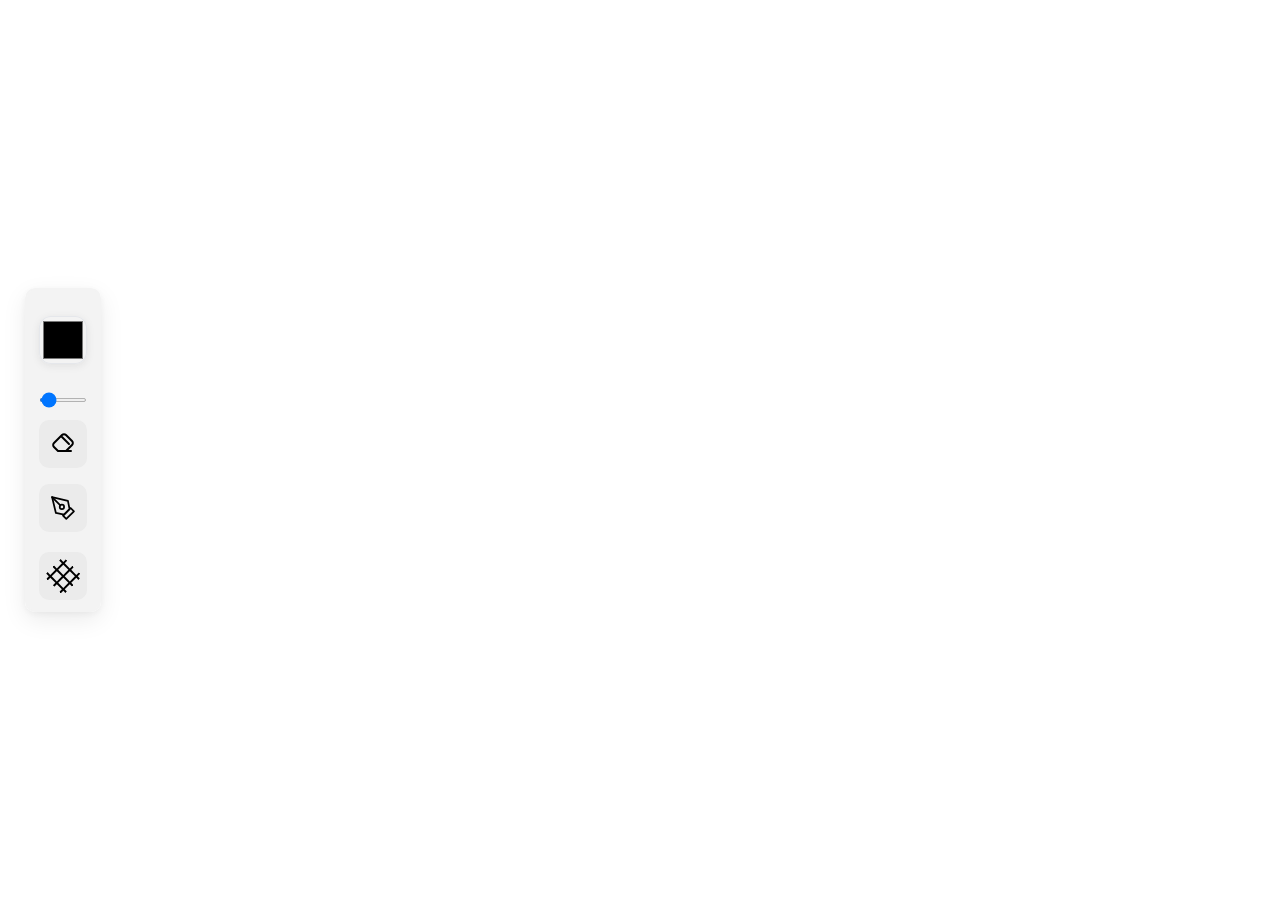
==== index.html @ 0fde3a18 "made chnages" ====
<!DOCTYPE html>
<html lang="en">
<head>
    <meta charset="UTF-8">
    <meta name="viewport" content="width=device-width, initial-scale=1.0">
    <title>KUDOVOX</title>
    <link rel="stylesheet" href="styles.css">
</head>
<body>
    <section class="container">
<div id="toolbar">
    
    <label for="stroke"></label>
    <input id="stroke" name="stroke" type="color">
  
    <div class="brush"></div>
    <input id="lineWidth" name="lineWidth" type="range" value="5">
    <button id="clear"><svg xmlns="http://www.w3.org/2000/svg" width="24" height="24"
viewBox="0 0 24 24" fill="none" stroke="currentColor"
stroke-width="2" stroke-linecap="round" stroke-linejoin="round">
  <path d="M20 20H7L3 16a2.8 2.8 0 0 1 0-4l8-8a2.8 2.8 0 0 1 4 0l6 6a2.8 2.8 0 0 1 0 4l-6 6"/>
  <path d="M18 13 11 6"/>
</svg></button>
<div class="pen"><svg xmlns="http://www.w3.org/2000/svg" viewBox="-0.5 -0.5 16 16" fill="none" stroke="#000000" stroke-linecap="round" stroke-linejoin="round" class="feather feather-pen-tool" id="Pen-Tool--Streamline-Feather" height="16" width="16">
  <desc>
    Pen Tool Streamline Icon: https://streamlinehq.com
  </desc>
  <path d="m7.5 11.875 4.375 -4.375 1.875 1.875 -4.375 4.375 -1.875 -1.875z" stroke-width="1"></path>
  <path d="m11.25 8.125 -0.9375 -4.6875L1.25 1.25l2.1875 9.0625L8.125 11.25l3.125 -3.125z" stroke-width="1"></path>
  <path d="m1.25 1.25 4.74125 4.74125" stroke-width="1"></path>
  <path d="M5.625 6.875a1.25 1.25 0 1 0 2.5 0 1.25 1.25 0 1 0 -2.5 0" stroke-width="1"></path>
</svg></div>
<div class="grid" id="gridtool"><img src= "grid-svgrepo-com.svg"></div>
</div>
    <div class="drawing-board">
        <canvas id="drawing-board"></canvas>
    </div>
    </section>
    <script src="./script.js"></script>
</body>
</html>
---- styles.css ----
html {
    margin: 0;
    padding: 0;
    height: 100%;
    overflow: hidden;
}
body{
       margin: 0;
    padding: 0;
    height: 100%;
}
#lineWidth{
    width:48px;
    height:4px;
    cursor:pointer;
}
#stroke{
    width:48px;
    height:48px;
    border:none;
      box-shadow:
        0 2px 8px rgba(0, 0, 0, 0.15);
    border-radius:12px;
    cursor:pointer;
    background:none;
    overflow:hidden;
    box-shadow:
        0 2px 8px rgba(0,0,0,.08),
        inset 0 0 0 1px #e5e7eb;
    transition:.2s;
}

img{
     transform: rotate(45deg);
}
#stroke:hover{
    transform:translateY(-2px);
    box-shadow:
        0 6px 16px rgba(0,0,0,.12),
        inset 0 0 0 1px #d1d5db;
}


body {
    display: flex;
    margin: 0;
    padding: 0;
    color: rgb(0, 0, 0);
    font-family: 'Gill Sans', 'Gill Sans MT', Calibri, 'Trebuchet MS', sans-serif;
}
#clear{
    height: 48px;
    width: 48px;
    background-color: rgb(235, 235, 235);
    border: none;
    border-radius: 10px;
    
}
#clear:hover{
    height: 50px;
    width: 50px;
    transition-duration: 100ms;
    background-color:  rgb(235, 235, 235);
  
    border-radius: 10px;
    
}

.container {
    display: flex;
    min-height: 100vh;
    width: 100%;
}
.pen svg{
   height: 28px;
   width: 28px;
   padding: 10px;
   border-radius: 10px;
   border: none;

   background-color: rgb(235, 235, 235);
}
.pen svg:hover{
   height: 30px;
   width: 30px;
   padding: 10px;
   border-radius: 10px;
   border: none;

   background-color: rgb(235, 235, 235);
}
.grid{
     height: 28px;
   width: 28px;
   padding: 10px;
   border-radius: 10px;
   border: none;

   background-color: rgb(235, 235, 235);

}
.grid:hover{
     height: 30px;
   width: 30px;
   padding: 10px;
   border-radius: 10px;
   border: none;

   background-color: rgb(235, 235, 235);

}
.grid img{
    height: 28px;
    transform: rotate(45deg);
}
#toolbar {
    border: 2px solid rgb(243, 243, 243);
    border-radius: 10px;
    display: flex;
    margin-left: 25px;
    flex-direction: column;
    width: min-content;
    gap: 16px;
   top: 50%;
position: fixed;
    transform: translateY(-50%);
     box-shadow:
        0 8px 24px rgba(0,0,0,.08),
        0 2px 8px rgba(0,0,0,.05);
    background-color: #efefefbe;
   align-items: center;
   justify-content: center;
    padding: 10px;
    height: min-content
    
   
}
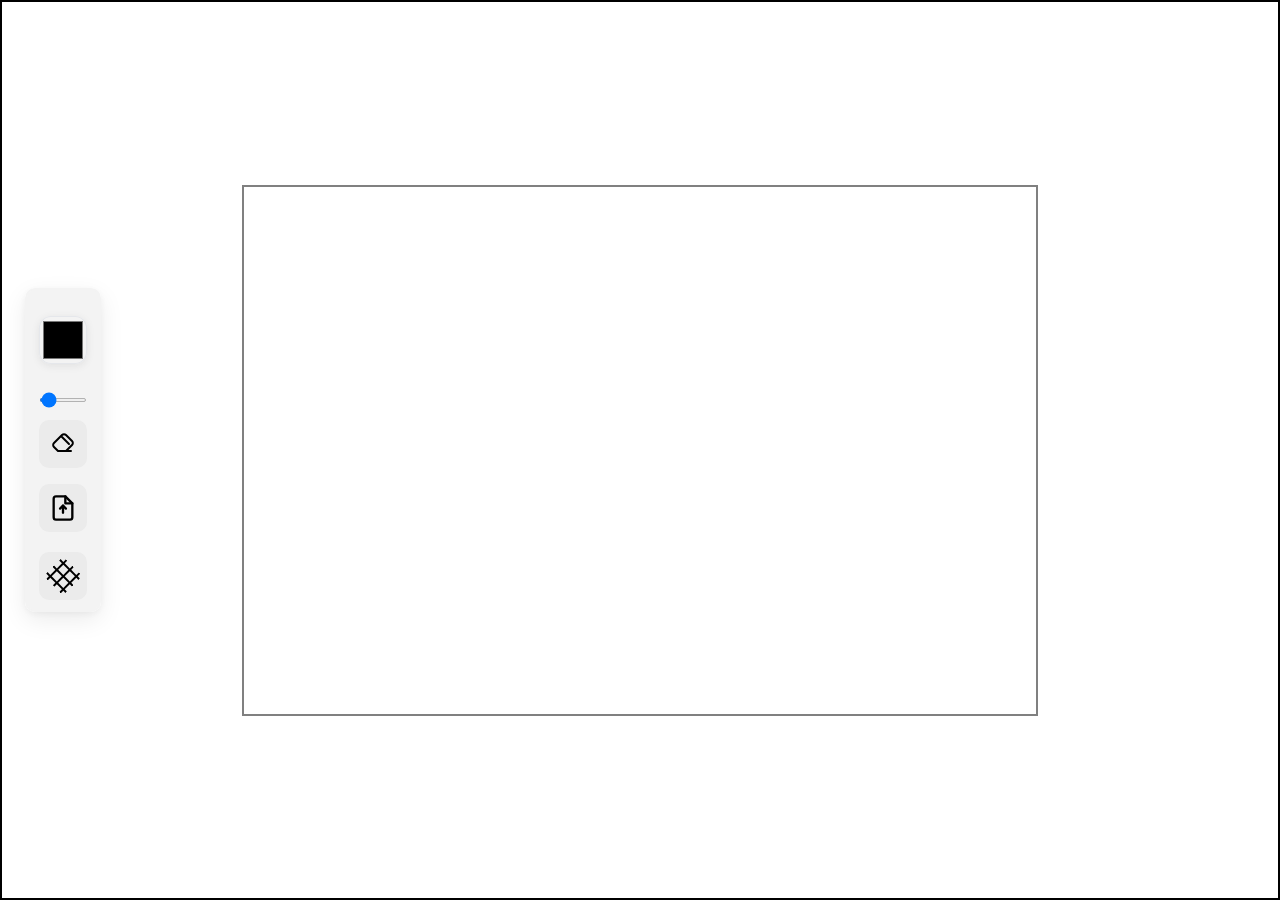
==== commit 57e18c82: "i added more featues" ====
--- a/index.html
+++ b/index.html
@@ -21,16 +21,27 @@
   <path d="M20 20H7L3 16a2.8 2.8 0 0 1 0-4l8-8a2.8 2.8 0 0 1 4 0l6 6a2.8 2.8 0 0 1 0 4l-6 6"/>
   <path d="M18 13 11 6"/>
 </svg></button>
-<div class="pen"><svg xmlns="http://www.w3.org/2000/svg" viewBox="-0.5 -0.5 16 16" fill="none" stroke="#000000" stroke-linecap="round" stroke-linejoin="round" class="feather feather-pen-tool" id="Pen-Tool--Streamline-Feather" height="16" width="16">
-  <desc>
-    Pen Tool Streamline Icon: https://streamlinehq.com
-  </desc>
-  <path d="m7.5 11.875 4.375 -4.375 1.875 1.875 -4.375 4.375 -1.875 -1.875z" stroke-width="1"></path>
-  <path d="m11.25 8.125 -0.9375 -4.6875L1.25 1.25l2.1875 9.0625L8.125 11.25l3.125 -3.125z" stroke-width="1"></path>
-  <path d="m1.25 1.25 4.74125 4.74125" stroke-width="1"></path>
-  <path d="M5.625 6.875a1.25 1.25 0 1 0 2.5 0 1.25 1.25 0 1 0 -2.5 0" stroke-width="1"></path>
-</svg></div>
+
+<div class="pen" id="pdfTool">
+    <svg xmlns="http://www.w3.org/2000/svg"
+         width="24"
+         height="24"
+         viewBox="0 0 24 24"
+         fill="none"
+         stroke="currentColor"
+         stroke-width="2"
+         stroke-linecap="round"
+         stroke-linejoin="round">
+
+        <path d="M14 2H6a2 2 0 0 0-2 2v16a2 2 0 0 0 2 2h12a2 2 0 0 0 2-2V8z"/>
+        <path d="M14 2v6h6"/>
+        <path d="M12 16v-6"/>
+        <path d="M9.5 12.5 12 10l2.5 2.5"/>
+    </svg>
+</div>
 <div class="grid" id="gridtool"><img src= "grid-svgrepo-com.svg"></div>
+
+
 </div>
     <div class="drawing-board">
         <canvas id="drawing-board"></canvas>
--- a/styles.css
+++ b/styles.css
@@ -98,7 +98,32 @@
 
    background-color: rgb(235, 235, 235);
 
+
+
 }
+
+#drawing-board{
+    border: 2px solid grey;
+   
+}
+.drawing-board{
+    display:flex;
+    border: 2px solid black;
+    justify-content:center;
+    align-items:center;
+    width:100%;
+}
+.difscr svg{
+    height: 28px;
+   width: 28px;
+   padding: 10px;
+   border-radius: 10px;
+   border: none;
+
+   background-color: rgb(235, 235, 235);
+}
+
+
 .grid:hover{
      height: 30px;
    width: 30px;
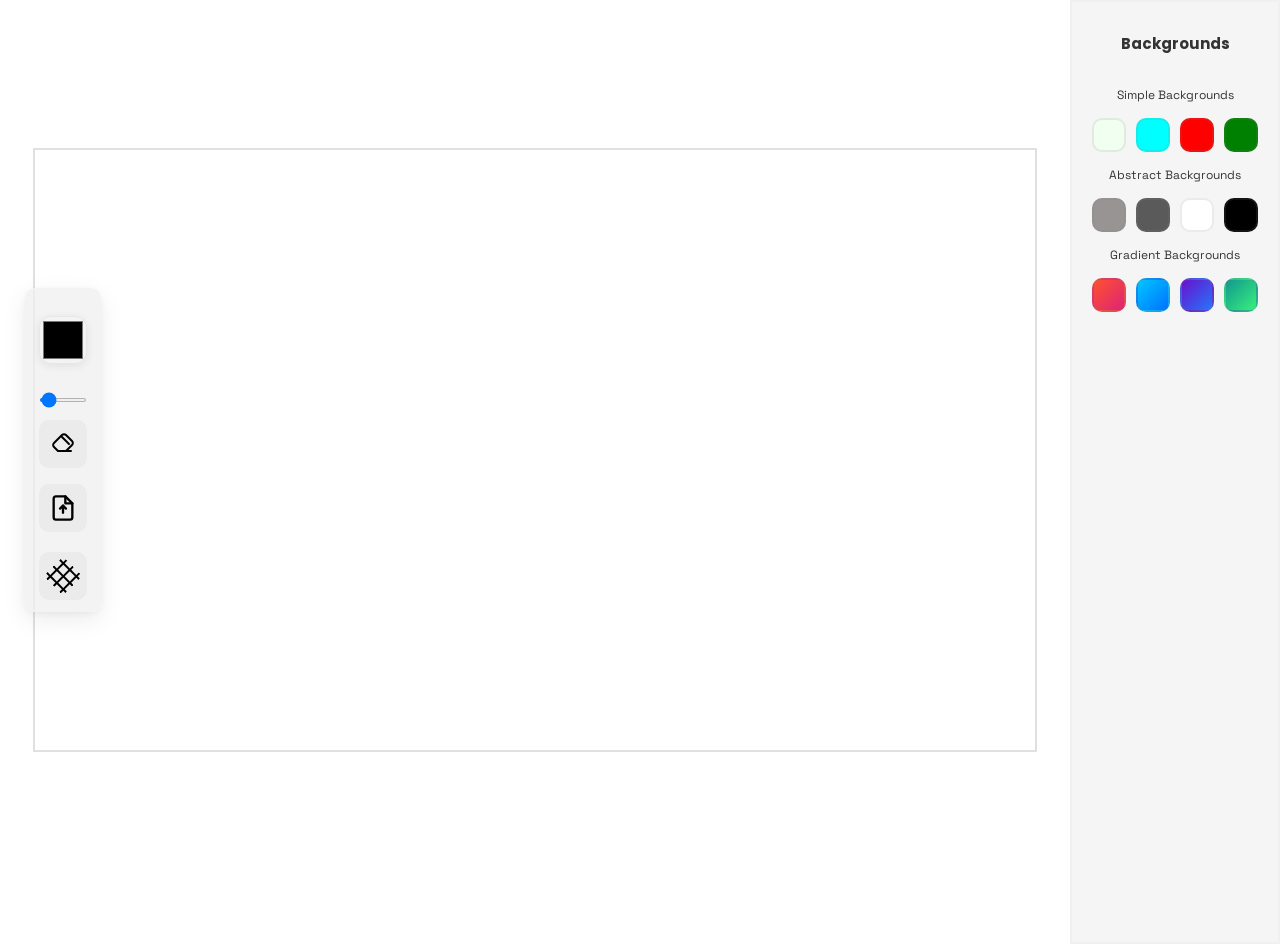
==== commit 96583c9a: "i added backgrounds" ====
--- a/index.html
+++ b/index.html
@@ -5,6 +5,12 @@
     <meta name="viewport" content="width=device-width, initial-scale=1.0">
     <title>KUDOVOX</title>
     <link rel="stylesheet" href="styles.css">
+     <link
+        href="https://fonts.googleapis.com/css2?family=Comic+Relief:wght@400;700&family=DM+Serif+Display:ital@0;1&family=Philosopher:ital,wght@0,400;0,700;1,400;1,700&family=Poppins:ital,wght@0,100;0,200;0,300;0,400;0,500;0,600;0,700;0,800;0,900;1,100;1,200;1,300;1,400;1,500;1,600;1,700;1,800;1,900&family=Varela+Round&display=swap"
+        rel="stylesheet">
+        <link rel="preconnect" href="https://fonts.googleapis.com">
+<link rel="preconnect" href="https://fonts.gstatic.com" crossorigin>
+<link href="https://fonts.googleapis.com/css2?family=Space+Grotesk:wght@300..700&display=swap" rel="stylesheet">
 </head>
 <body>
     <section class="container">
@@ -47,6 +53,25 @@
         <canvas id="drawing-board"></canvas>
     </div>
     </section>
+                   
+    <section id="bg">
+        <h2>Backgrounds</h2>
+        <p>Simple Backgrounds</p>
+        <div id="c1"></div>
+        <div id="c2"></div>
+        <div id="c3"></div>
+        <div id="c4"></div>
+        <div class="p1">Abstract Backgrounds</div>
+        <div id="c5"></div>
+        <div id="c6"></div>
+        <div id="c7"></div>
+        <div id="c8"></div>
+        <div class="p2">Gradient Backgrounds</div>
+        <div id="c9"></div>
+        <div id="c10"></div>
+        <div id="c11"></div>
+        <div id="c12"></div>
+    </section>
     <script src="./script.js"></script>
 </body>
 </html>
--- a/styles.css
+++ b/styles.css
@@ -98,17 +98,60 @@
 
    background-color: rgb(235, 235, 235);
 
-
-
-}
-
+}
+#bg {
+  display: grid;
+  grid-template-columns: repeat(4, 1fr); 
+  grid-template-rows: max-content; 
+  align-content: start; 
+  gap: 10px; 
+  border: 2px solid rgba(128, 128, 128, 0.048);
+  text-align: center;
+  padding: 20px;
+  min-height: 100vh; 
+  background-color: #f5f5f5; 
+}
+#bg h2 {
+  grid-column: 1 / -1; 
+  margin: 10px; 
+  font-size: 15px;
+  font-family: "Poppins";
+  color: #333;
+}
+#bg p{
+      grid-column: 1 / -1; 
+  margin-bottom: 5px; 
+  font-size: 12px;
+  
+   font-family: "space Grotesk";
+
+ 
+  color: #333;
+
+}
+#bg .p1{
+      grid-column: 1 / -1; 
+  margin: 5px; 
+  font-size: 12px;
+    font-family: "space Grotesk";
+
+  color: #333;
+}
+#bg .p2{
+      grid-column: 1 / -1; 
+  margin: 5px; 
+  font-size: 12px;
+    font-family: "space Grotesk";
+
+  color: #333;
+}
 #drawing-board{
-    border: 2px solid grey;
+    border: 2px solid rgba(70, 67, 67, 0.162);
    
 }
 .drawing-board{
     display:flex;
-    border: 2px solid black;
+
     justify-content:center;
     align-items:center;
     width:100%;
@@ -159,4 +202,107 @@
     height: min-content
     
    
+}
+#calm{
+    flex-direction: row;
+    display: flex;
+}
+
+#c1{
+     height: 30px;
+    width: 30px;
+    
+    border: 2px solid rgba(128, 128, 128, 0.155);
+    border-radius: 10px;
+    background-color: honeydew;
+
+}
+#c2{
+     height: 30px;
+    width: 30px;
+    
+    border: 2px solid rgba(128, 128, 128, 0.155);
+    border-radius: 10px;
+    background-color: aqua;
+}
+#c3{
+    height: 30px;
+    width: 30px;
+    
+    border: 2px solid rgba(128, 128, 128, 0.155);
+    border-radius: 10px;
+    background-color: red;
+}
+#c4{
+    height: 30px;
+    width: 30px;
+    
+    border: 2px solid rgba(128, 128, 128, 0.155);
+    border-radius: 10px;
+    background-color: green;
+}
+
+#c6{
+    height: 30px;
+    width: 30px;
+    
+    border: 2px solid rgba(128, 128, 128, 0.155);
+    border-radius: 10px;
+    background-color: rgb(90, 90, 90);
+}
+#c7{
+    height: 30px;
+    width: 30px;
+    
+    border: 2px solid rgba(128, 128, 128, 0.155);
+    border-radius: 10px;
+    background-color: rgb(255, 255, 255);
+}
+#c5{
+    height: 30px;
+    width: 30px;
+    
+    border: 2px solid rgba(128, 128, 128, 0.155);
+    border-radius: 10px;
+    background-color: rgb(152, 148, 148);
+}
+#c8{
+    height: 30px;
+    width: 30px;
+    
+    border: 2px solid rgba(128, 128, 128, 0.155);
+    border-radius: 10px;
+    background-color: rgb(0, 0, 0);
+}
+#c9{
+      height: 30px;
+    width: 30px;
+    
+    border: 2px solid rgba(128, 128, 128, 0.155);
+    border-radius: 10px;
+    background-image: linear-gradient(135deg, #FF512F 0%, #DD2476 100%);
+}
+#c10{
+       height: 30px;
+    width: 30px;
+    
+    border: 2px solid rgba(128, 128, 128, 0.155);
+    border-radius: 10px;
+    background-image: linear-gradient(135deg, #00C6FF 0%, #0072FF 100%);
+}
+#c11{
+        height: 30px;
+    width: 30px;
+    
+    border: 2px solid rgba(128, 128, 128, 0.155);
+    border-radius: 10px;
+    background-image: linear-gradient(135deg, #6A11CB 0%, #2575FC 100%);
+}
+#c12{
+          height: 30px;
+    width: 30px;
+    
+    border: 2px solid rgba(128, 128, 128, 0.155);
+    border-radius: 10px;
+    background-image: linear-gradient(135deg, #11998E 0%, #38EF7D 100%);
 }
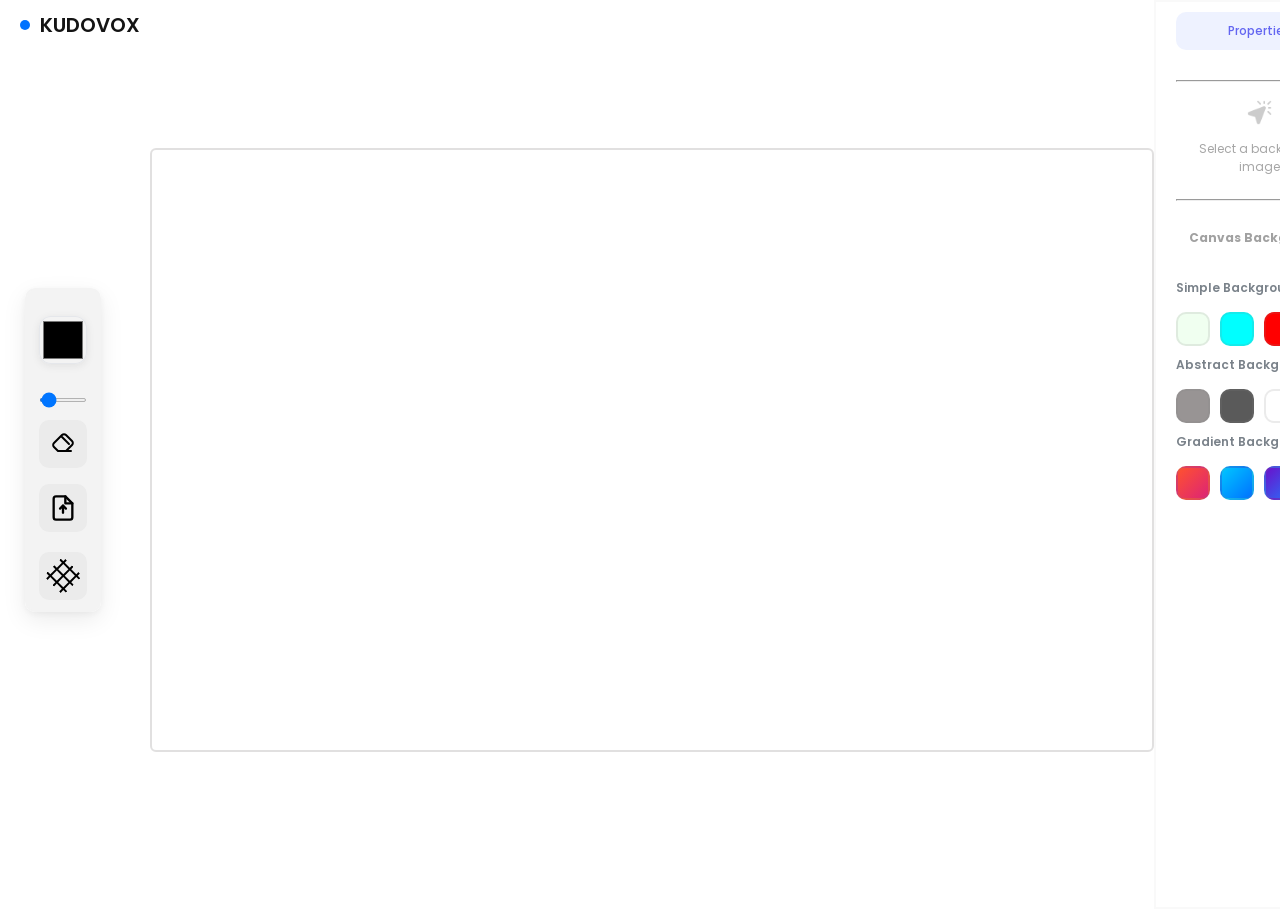
==== commit e65a70a8: "added better right taskbar ui" ====
--- a/index.html
+++ b/index.html
@@ -45,17 +45,24 @@
         <path d="M9.5 12.5 12 10l2.5 2.5"/>
     </svg>
 </div>
-<div class="grid" id="gridtool"><img src= "grid-svgrepo-com.svg"></div>
+<div class="grid" id="gridtool"><img  id="gridd" src= "grid-svgrepo-com.svg"></div>
 
 
 </div>
+<div class="header"><div class="circle"></div>KUDOVOX</div>
     <div class="drawing-board">
         <canvas id="drawing-board"></canvas>
     </div>
     </section>
                    
     <section id="bg">
-        <h2>Backgrounds</h2>
+        <h3>Properties</h3>
+        <hr>
+        <div class="edit"><img id="mouse"   src="click.png" height="25px" width="25px"></div>
+        <div class="exp">Select a backround image</div>
+        <hr>
+
+        <h2> Canvas Background</h2>
         <p>Simple Backgrounds</p>
         <div id="c1"></div>
         <div id="c2"></div>
--- a/styles.css
+++ b/styles.css
@@ -104,54 +104,131 @@
   grid-template-columns: repeat(4, 1fr); 
   grid-template-rows: max-content; 
   align-content: start; 
+  align-items: center;
+  justify-content: center;
   gap: 10px; 
   border: 2px solid rgba(128, 128, 128, 0.048);
   text-align: center;
-  padding: 20px;
+  padding-left: 20px;
+  padding-right: 20px;
+  padding-top: 5px;
   min-height: 100vh; 
-  background-color: #f5f5f5; 
+  background-color: #ffffff; 
 }
 #bg h2 {
   grid-column: 1 / -1; 
   margin: 10px; 
-  font-size: 15px;
+  
+  font-size: 12px;
   font-family: "Poppins";
-  color: #333;
+  color: #33333376;
 }
 #bg p{
       grid-column: 1 / -1; 
   margin-bottom: 5px; 
   font-size: 12px;
+  text-align: left;
+  font-weight: 600;
+   font-family: "Poppins";
+
+ 
+  color: #7A828A;
+
+}
+.circle{
+    background-color: #0072FF;
+    border-radius: 50%;
+    height: 10px;
+    margin: 10px;
+    width: 10px;
+
+}
+.header{
+    margin: 10px;
+    display: flex;
+    flex-direction: row;
+    font-family: "poppins";
+    font-weight: 550;
+    color: rgb(20, 20, 20);
+    font-size: 20px;
+}
+#bg .p1{
+     grid-column: 1 / -1; 
+  margin-bottom: 5px; 
+  text-align: left;
+  font-size: 12px;
+  font-weight: 600;
+   font-family: "Poppins";
+
+ 
+  color: #7A828A;
+}
+.exp{
+        grid-column: 1 / -1; 
+  margin: 5px;
+  font-size: 12px;
+    font-family: "Poppins";
+
+  color: #3333336f;
+}
+hr {
+  grid-column: 1 / -1;      
+  width: 100%;              
+             
   
-   font-family: "space Grotesk";
-
- 
-  color: #333;
-
-}
-#bg .p1{
-      grid-column: 1 / -1; 
-  margin: 5px; 
-  font-size: 12px;
-    font-family: "space Grotesk";
-
-  color: #333;
-}
+         
+}
+
 #bg .p2{
       grid-column: 1 / -1; 
-  margin: 5px; 
-  font-size: 12px;
-    font-family: "space Grotesk";
-
-  color: #333;
+      text-align: left;
+  margin-bottom: 5px; 
+  font-size: 12px;
+  font-weight: 600;
+   font-family: "Poppins";
+
+ 
+  color: #7A828A;
+}
+.edit{
+    grid-column: 1 / -1;
+    display: flex;
+    justify-content: center;
+}
+
+#mouse{
+    opacity: 0.2;
+    margin-left: 0;
+    transform: rotate(0deg);
+}
+
+h3{
+      grid-column: 1 / -1; 
+  margin-top: 5px; 
+
+  padding: 10px 12px;
+  background-color: #EEF2FF;
+  border-radius: 10px;
+  font-weight: 450;
+  color: #6366F1;
+  font-size: 12px;
+    font-family: "Poppins";
+
+ 
+
+}
+#gridd  {
+    transform: rotate(-45deg);
 }
 #drawing-board{
+    border-radius: 6px;
+
     border: 2px solid rgba(70, 67, 67, 0.162);
    
 }
 .drawing-board{
     display:flex;
-
+border-radius: 10px;
     justify-content:center;
     align-items:center;
     width:100%;
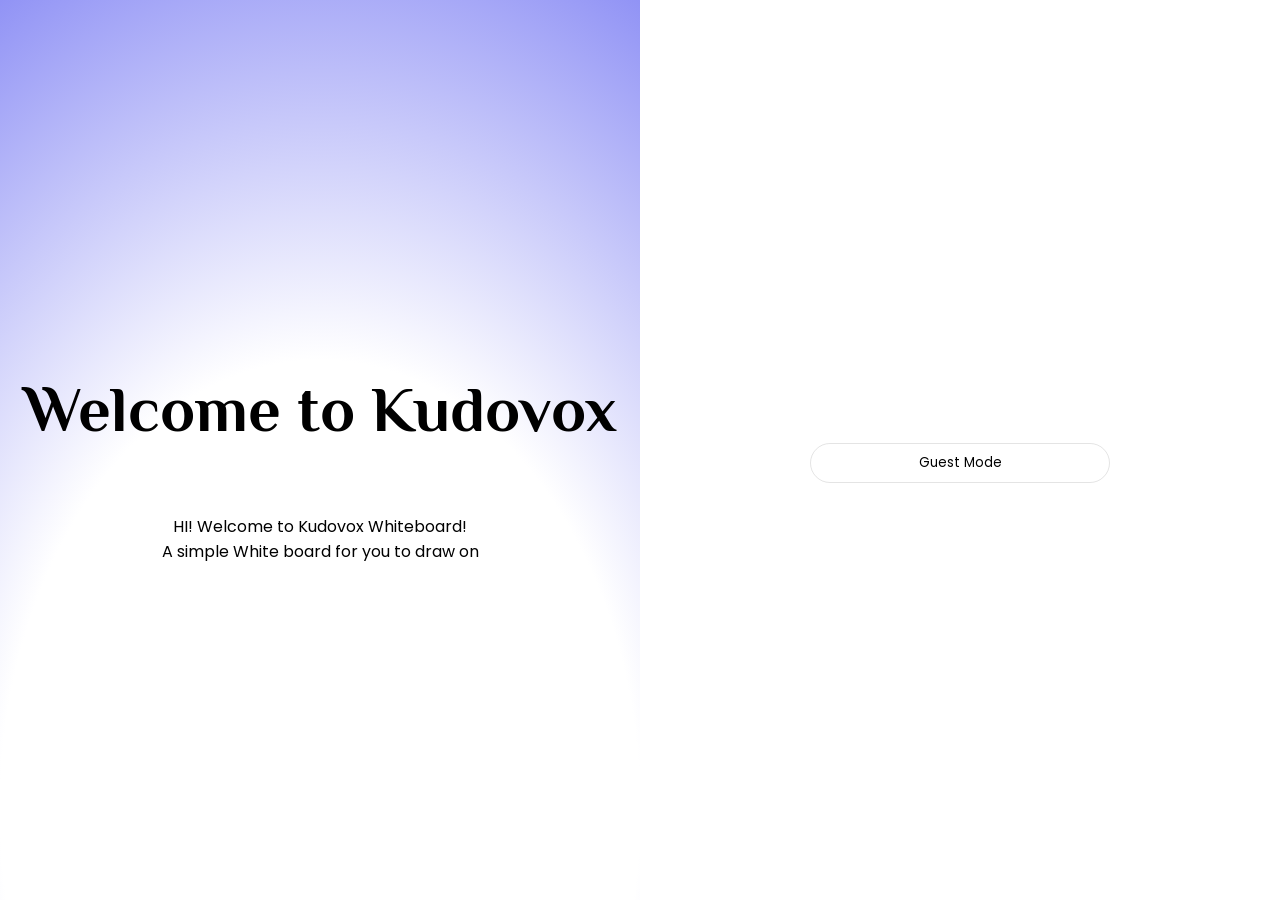
==== commit d9530a00: "got rid of unnesesary files and also made the login page index.html" ====
--- a/index.html
+++ b/index.html
@@ -1,84 +1,192 @@
 <!DOCTYPE html>
 <html lang="en">
+
 <head>
     <meta charset="UTF-8">
     <meta name="viewport" content="width=device-width, initial-scale=1.0">
-    <title>KUDOVOX</title>
-    <link rel="stylesheet" href="styles.css">
-     <link
+    <title>Login</title>
+    <link rel="preconnect" href="https://fonts.googleapis.com">
+    <link rel="preconnect" href="https://fonts.gstatic.com" crossorigin>
+    <link
         href="https://fonts.googleapis.com/css2?family=Comic+Relief:wght@400;700&family=DM+Serif+Display:ital@0;1&family=Philosopher:ital,wght@0,400;0,700;1,400;1,700&family=Poppins:ital,wght@0,100;0,200;0,300;0,400;0,500;0,600;0,700;0,800;0,900;1,100;1,200;1,300;1,400;1,500;1,600;1,700;1,800;1,900&family=Varela+Round&display=swap"
         rel="stylesheet">
-        <link rel="preconnect" href="https://fonts.googleapis.com">
-<link rel="preconnect" href="https://fonts.gstatic.com" crossorigin>
-<link href="https://fonts.googleapis.com/css2?family=Space+Grotesk:wght@300..700&display=swap" rel="stylesheet">
+        <script src="https://accounts.google.com/gsi/client" async defer></script>
 </head>
+
 <body>
-    <section class="container">
-<div id="toolbar">
-    
-    <label for="stroke"></label>
-    <input id="stroke" name="stroke" type="color">
-  
-    <div class="brush"></div>
-    <input id="lineWidth" name="lineWidth" type="range" value="5">
-    <button id="clear"><svg xmlns="http://www.w3.org/2000/svg" width="24" height="24"
-viewBox="0 0 24 24" fill="none" stroke="currentColor"
-stroke-width="2" stroke-linecap="round" stroke-linejoin="round">
-  <path d="M20 20H7L3 16a2.8 2.8 0 0 1 0-4l8-8a2.8 2.8 0 0 1 4 0l6 6a2.8 2.8 0 0 1 0 4l-6 6"/>
-  <path d="M18 13 11 6"/>
-</svg></button>
+    <section id="bruh">
+        <h1>Welcome to Kudovox</h1>
+        <p>HI! Welcome to Kudovox Whiteboard!
+            <br>
+            A simple White board for you to draw on
+        </p>
 
-<div class="pen" id="pdfTool">
-    <svg xmlns="http://www.w3.org/2000/svg"
-         width="24"
-         height="24"
-         viewBox="0 0 24 24"
-         fill="none"
-         stroke="currentColor"
-         stroke-width="2"
-         stroke-linecap="round"
-         stroke-linejoin="round">
+    </section>
+    <section id="bruv">
+        <div class="logsign">
+            <div id="googleBtn"></div>
+            <button id="Signup">Guest Mode</button>
+        </div>
 
-        <path d="M14 2H6a2 2 0 0 0-2 2v16a2 2 0 0 0 2 2h12a2 2 0 0 0 2-2V8z"/>
-        <path d="M14 2v6h6"/>
-        <path d="M12 16v-6"/>
-        <path d="M9.5 12.5 12 10l2.5 2.5"/>
-    </svg>
-</div>
-<div class="grid" id="gridtool"><img  id="gridd" src= "grid-svgrepo-com.svg"></div>
+    </section>
+    <style>
+        body {
+            margin: 0;
+            display: flex;
+            height: 100vh;
+            font-family: "Poppins", sans-serif;
+        }
+
+        h1 {
+            font-family: 20px;
+        }
+
+        #bruh {
+            width: 50%;
+            display: flex;
+            flex-direction: column;
+            justify-content: center;
+            align-items: center;
+            text-align: center;
+
+            background: radial-gradient(125% 125% at 50% 90%,
+                    #fff 40%,
+                    #6366f1 100%);
+        }
+
+        #bruv {
+            width: 50%;
+            display: flex;
+            justify-content: center;
+            align-items: center;
+
+        }
+
+        .logsign {
+            display: flex;
+            flex-direction: column;
+            gap: 15px;
 
 
-</div>
-<div class="header"><div class="circle"></div>KUDOVOX</div>
-    <div class="drawing-board">
-        <canvas id="drawing-board"></canvas>
-    </div>
-    </section>
-                   
-    <section id="bg">
-        <h3>Properties</h3>
-        <hr>
-        <div class="edit"><img id="mouse"   src="click.png" height="25px" width="25px"></div>
-        <div class="exp">Select a backround image</div>
-        <hr>
 
-        <h2> Canvas Background</h2>
-        <p>Simple Backgrounds</p>
-        <div id="c1"></div>
-        <div id="c2"></div>
-        <div id="c3"></div>
-        <div id="c4"></div>
-        <div class="p1">Abstract Backgrounds</div>
-        <div id="c5"></div>
-        <div id="c6"></div>
-        <div id="c7"></div>
-        <div id="c8"></div>
-        <div class="p2">Gradient Backgrounds</div>
-        <div id="c9"></div>
-        <div id="c10"></div>
-        <div id="c11"></div>
-        <div id="c12"></div>
-    </section>
-    <script src="./script.js"></script>
+            border-radius: 20px;
+        }
+
+        #Login {
+            height: 40px;
+            margin-bottom: px;
+            z-index: 1000000;
+            width: 300px;
+            color: white;
+            border: 2px solid rgba(128, 128, 128, 0.221);
+            border-radius: 15px;
+            ;
+            background-color: #6366f1;
+            font-family: "poppins";
+        }
+        #Login:hover {
+            height: 42px;
+            margin-bottom: px;
+            width: 304px;
+            color: white;
+            border: 2px solid rgba(128, 128, 128, 0.221);
+            border-radius: 15px;
+            ;
+            background-color: #6365f196;
+            font-family: "poppins";
+        }
+
+        #Signup {
+            height: 40px;
+            font-family: "poppins";
+            width: 300px;
+            color: rgb(0, 0, 0);
+            margin-top: 10px;
+            background-color: transparent;
+            border: 1px solid rgba(128, 128, 128, 0.217);
+            border-radius: 50px;
+            ;
+        }
+            #Signup:hover {
+    height: 40px;
+            font-family: "poppins";
+            width: 300px;
+            color: rgb(0, 0, 0);
+            margin-top: 10px;
+            background-color: #1765cc12;
+            border: 1px solid rgba(128, 128, 128, 0.217);
+            border-radius: 50px;
+            ;
+        }
+
+
+
+
+        body {
+            margin: 0;
+            display: flex;
+            height: 100vh;
+            padding: 0;
+        }
+
+        html {
+            padding: 0;
+            margin: 0;
+        }
+
+        #bruh {
+
+            background: radial-gradient(125% 125% at 50% 90%, #fff 40%, #6366f1 100%);
+
+            height: 100vh;
+            width: 50%;
+            align-content: center;
+            text-align: center;
+        }
+
+        h1 {
+            font-family: "Philosopher";
+            margin: 10;
+            font-size: 64px;
+
+        }
+
+        p {
+            font-family: "poppins";
+        }
+    </style>
+     
+    <script>
+        window.onload = () => {
+
+    google.accounts.id.initialize({
+        client_id: "738234030497-d2fr362geusdk63r9unfcb0ek2hhsgt9.apps.googleusercontent.com",
+        callback: handleCredentialResponse
+    });
+
+    google.accounts.id.renderButton(
+        document.getElementById("googleBtn"),
+        {
+            theme: "filled_purple",
+            size: "large",
+            shape: "pill",
+            width: 300
+        }
+    );
+
+    document.getElementById("Signup").addEventListener("click", () => {
+        window.location.href = "index.html";
+    });
+
+};
+
+function handleCredentialResponse(response) {
+
+
+    window.location.href = "index.html";
+}
+
+    </script>
 </body>
+
 </html>
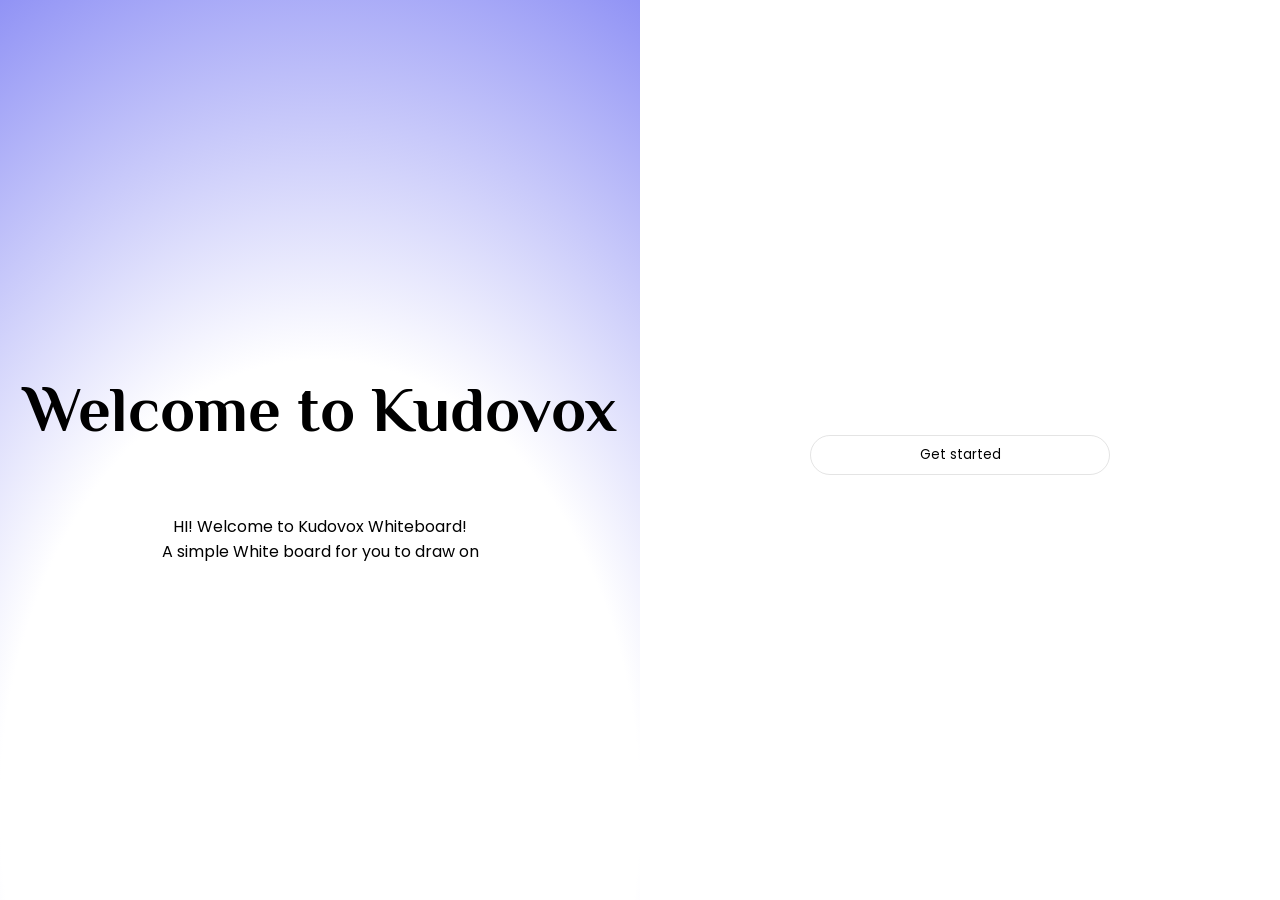
==== commit 4c0bf324: "i made some chnages and i am shipping it now !!!!" ====
--- a/index.html
+++ b/index.html
@@ -24,8 +24,8 @@
     </section>
     <section id="bruv">
         <div class="logsign">
-            <div id="googleBtn"></div>
-            <button id="Signup">Guest Mode</button>
+            
+            <button id="Signup">Get started</button>
         </div>
 
     </section>
@@ -168,22 +168,22 @@
         document.getElementById("googleBtn"),
         {
             theme: "filled_purple",
-            size: "large",
+             size: "large",
             shape: "pill",
             width: 300
         }
-    );
+    );                   
 
     document.getElementById("Signup").addEventListener("click", () => {
-        window.location.href = "index.html";
+        window.location.href = "kudovox.html";
     });
-
+    
 };
 
 function handleCredentialResponse(response) {
 
 
-    window.location.href = "index.html";
+    window.location.href = "kudovox.html";
 }
 
     </script>
